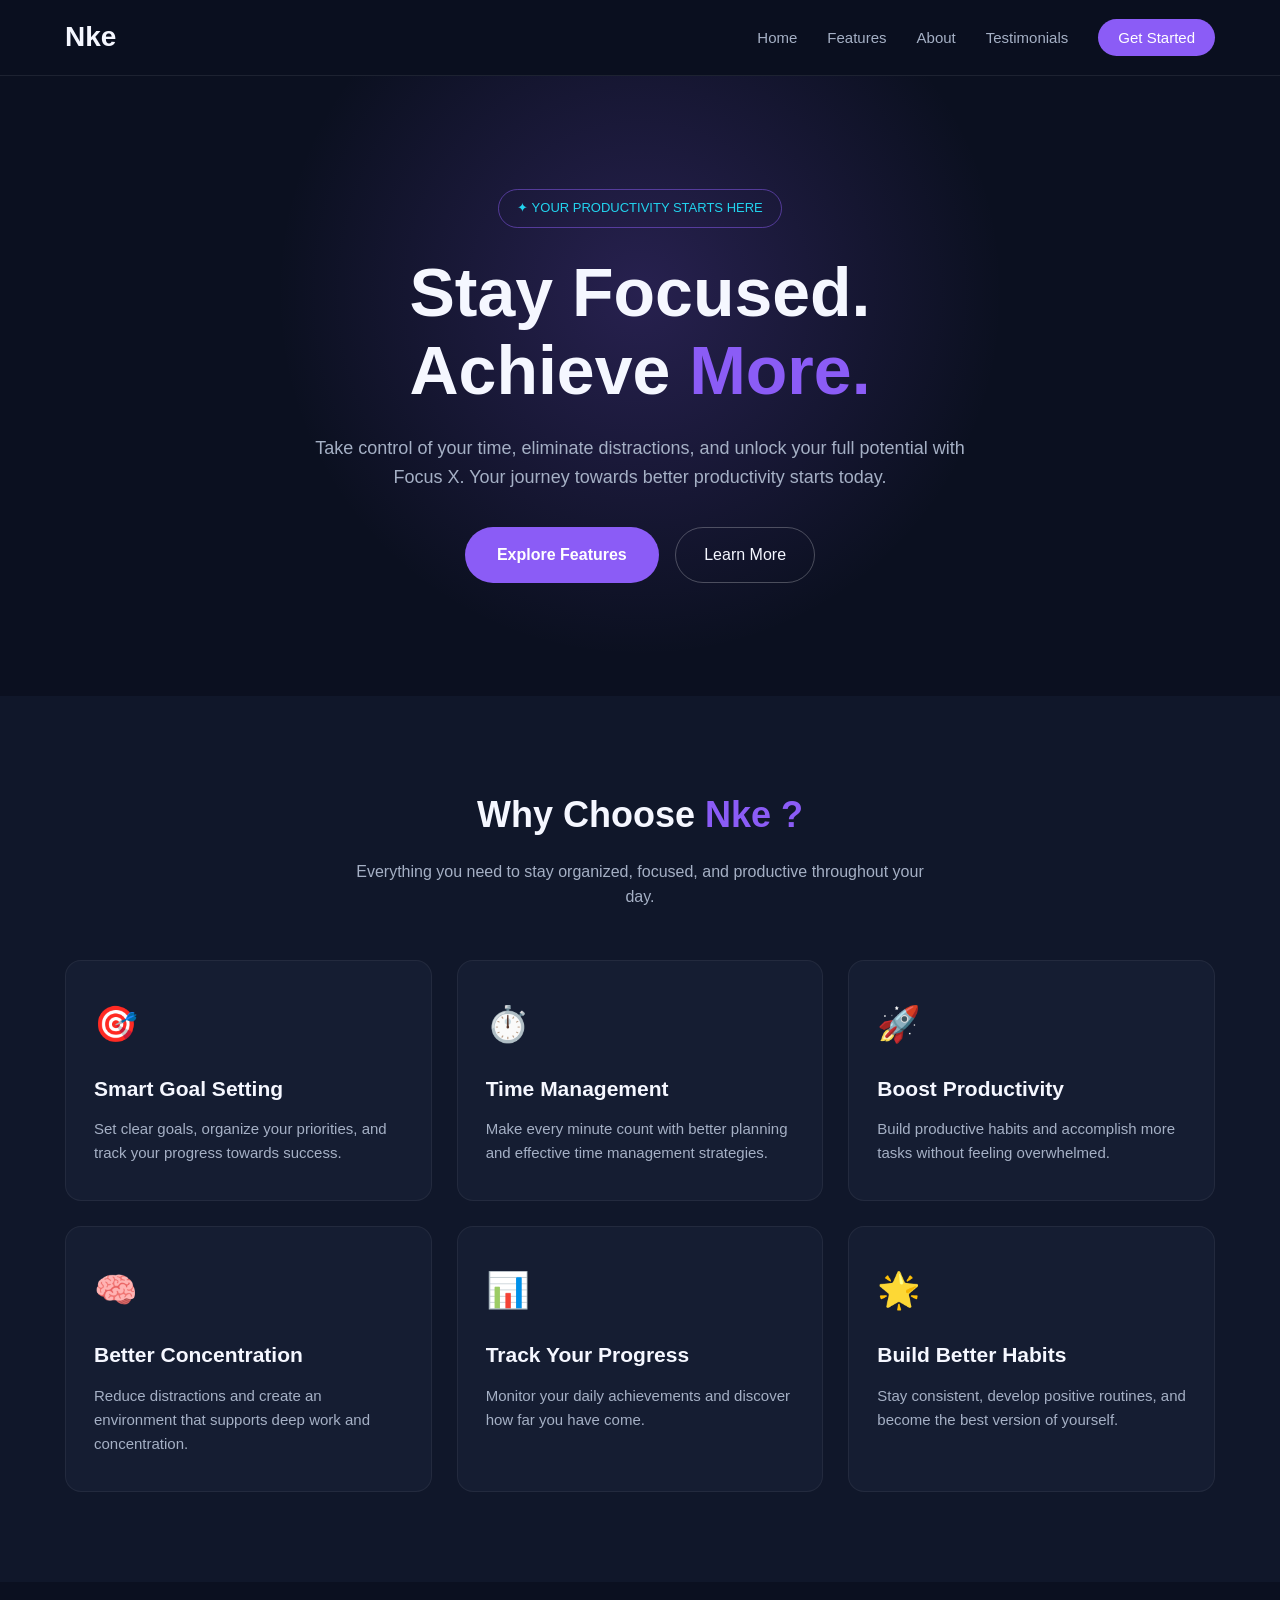
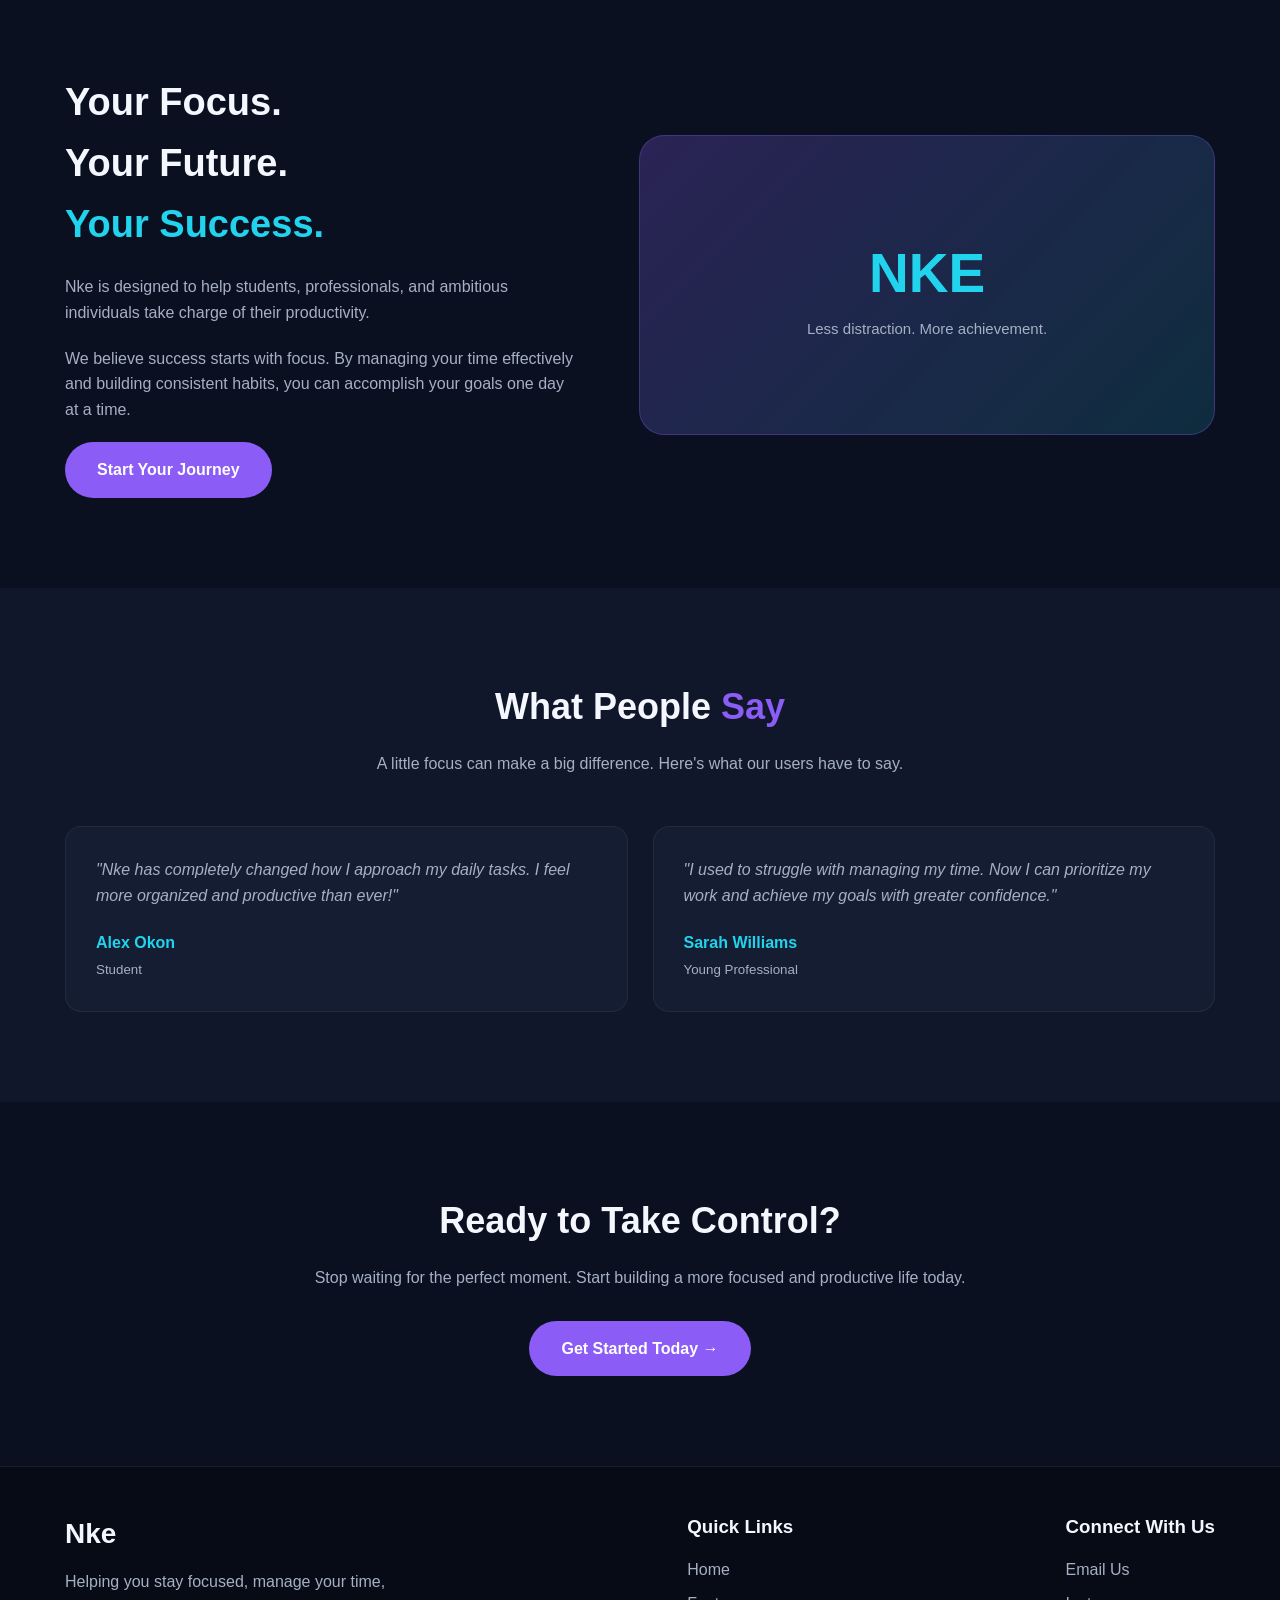
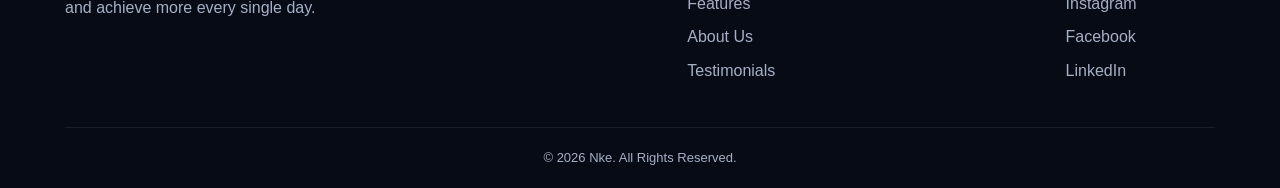
==== WebDev-L1-LandingPage/index.html @ 57416b48 "Implemented the landing page feature" ====
<!DOCTYPE html>
<html lang="en">
<head>
    <meta charset="UTF-8">
    <meta name="viewport" content="width=device-width, initial-scale=1.0">
    <title>Nke | Stay Focused, Achieve More</title>
    <link rel="stylesheet" href="style.css">
</head>
<body>

    <!-- Navigation -->
    <header>
        <nav class="container">
            <a href="#home" class="logo">Nke</a>

            <ul class="nav-links">
                <li><a href="#home">Home</a></li>
                <li><a href="#features">Features</a></li>
                <li><a href="#about">About</a></li>
                <li><a href="#testimonials">Testimonials</a></li>
                <li><a href="#contact" class="nav-btn">Get Started</a></li>
            </ul>
        </nav>
    </header>

    <!-- Hero Section -->
    <section class="hero" id="home">
        <div class="hero-content">
            <div class="hero-tag">✦ YOUR PRODUCTIVITY STARTS HERE</div>

            <h1>
                Stay Focused.<br>
                Achieve <span>More.</span>
            </h1>

            <p>
                Take control of your time, eliminate distractions,
                and unlock your full potential with Focus X.
                Your journey towards better productivity starts today.
            </p>

            <a href="#features" class="btn">Explore Features</a>
            <a href="#about" class="secondary-btn">Learn More</a>
        </div>
    </section>

    <!-- Features Section -->
    <section class="features" id="features">
        <div class="container">

            <div class="section-heading">
                <h2>Why Choose <span>Nke ?</span></h2>
                <p>
                    Everything you need to stay organized,
                    focused, and productive throughout your day.
                </p>
            </div>

            <div class="feature-grid">

                <div class="feature-card">
                    <div class="feature-icon">🎯</div>
                    <h3>Smart Goal Setting</h3>
                    <p>Set clear goals, organize your priorities,
                    and track your progress towards success.</p>
                </div>

                <div class="feature-card">
                    <div class="feature-icon">⏱️</div>
                    <h3>Time Management</h3>
                    <p>Make every minute count with better planning
                    and effective time management strategies.</p>
                </div>

                <div class="feature-card">
                    <div class="feature-icon">🚀</div>
                    <h3>Boost Productivity</h3>
                    <p>Build productive habits and accomplish
                    more tasks without feeling overwhelmed.</p>
                </div>

                <div class="feature-card">
                    <div class="feature-icon">🧠</div>
                    <h3>Better Concentration</h3>
                    <p>Reduce distractions and create an environment
                    that supports deep work and concentration.</p>
                </div>

                <div class="feature-card">
                    <div class="feature-icon">📊</div>
                    <h3>Track Your Progress</h3>
                    <p>Monitor your daily achievements and
                    discover how far you have come.</p>
                </div>

                <div class="feature-card">
                    <div class="feature-icon">🌟</div>
                    <h3>Build Better Habits</h3>
                    <p>Stay consistent, develop positive routines,
                    and become the best version of yourself.</p>
                </div>

            </div>
        </div>
    </section>

    <!-- About Section -->
    <section id="about">
        <div class="container about-content">

            <div class="about-text">
                <h2>
                    Your Focus.<br>
                    Your Future.<br>
                    <span>Your Success.</span>
                </h2>

                <p>
                    Nke is designed to help students,
                    professionals, and ambitious individuals
                    take charge of their productivity.
                </p>

                <p>
                    We believe success starts with focus.
                    By managing your time effectively and
                    building consistent habits, you can
                    accomplish your goals one day at a time.
                </p>

                <a href="#contact" class="btn">Start Your Journey</a>
            </div>

            <div class="about-visual">
                <div class="focus-display">
                    NKE
                    <small>Less distraction. More achievement.</small>
                </div>
            </div>

        </div>
    </section>

    <!-- Testimonials Section -->
    <section class="testimonials" id="testimonials">
        <div class="container">

            <div class="section-heading">
                <h2>What People <span>Say</span></h2>
                <p>
                    A little focus can make a big difference.
                    Here's what our users have to say.
                </p>
            </div>

            <div class="testimonial-grid">

                <div class="testimonial-card">
                    <p>
                        "Nke has completely changed how I
                        approach my daily tasks. I feel more
                        organized and productive than ever!"
                    </p>
                    <h4>Alex Okon</h4>
                    <small>Student</small>
                </div>

                <div class="testimonial-card">
                    <p>
                        "I used to struggle with managing my time.
                        Now I can prioritize my work and achieve
                        my goals with greater confidence."
                    </p>
                    <h4>Sarah Williams</h4>
                    <small>Young Professional</small>
                </div>

            </div>
        </div>
    </section>

    <!-- Call To Action -->
    <section class="cta" id="contact">
        <div class="container">
            <h2>Ready to Take Control?</h2>

            <p>
                Stop waiting for the perfect moment.
                Start building a more focused and productive life today.
            </p>

            <a href="mailto:hello@example.com" class="btn">
                Get Started Today →
            </a>
        </div>
    </section>

    <!-- Footer -->
    <footer>
        <div class="container">

            <div class="footer-content">

                <div class="footer-about">
                    <a href="#home" class="logo">
                        Nke
                    </a>

                    <p>
                        Helping you stay focused, manage your time,
                        and achieve more every single day.
                    </p>
                </div>

                <div class="footer-links">
                    <h3>Quick Links</h3>
                    <a href="#home">Home</a>
                    <a href="#features">Features</a>
                    <a href="#about">About Us</a>
                    <a href="#testimonials">Testimonials</a>
                </div>

                <div class="footer-links">
                    <h3>Connect With Us</h3>
                    <a href="mailto:nenyemokoye@gmail">Email Us</a>
                    <a href="https://instagram.com/">Instagram</a>
                    <a href="https://facebook.com/">Facebook</a>
                    <a href="https://linkedin.com/">LinkedIn</a>
                </div>

            </div>

            <div class="copyright">
                <p>&copy; 2026 Nke. All Rights Reserved.</p>
            </div>

        </div>
    </footer>

</body>
</html>
---- WebDev-L1-LandingPage/style.css ----
/* GENERAL STYLES */
* {
    margin: 0;
    padding: 0;
    box-sizing: border-box;
}

html {
    scroll-behavior: smooth;
    scroll-padding-top: 85px;
}

body {
    font-family: Arial, Helvetica, sans-serif;
    background-color: #0b1020;
    color: #f5f7ff;
    line-height: 1.6;
}

:root {
    --primary: #8b5cf6;
    --secondary: #22d3ee;
    --dark: #0b1020;
    --card: #151d32;
    --light: #f5f7ff;
    --muted: #a5b0c5;
}

a {
    text-decoration: none;
    color: inherit;
}

.container {
    width: 90%;
    max-width: 1150px;
    margin: auto;
}

/* NAVIGATION */
header {
    background: rgba(11, 16, 32, 0.95);
    position: sticky;
    top: 0;
    z-index: 1000;
    border-bottom: 1px solid rgba(255,255,255,0.08);
}

nav {
    min-height: 75px;
    display: flex;
    justify-content: space-between;
    align-items: center;
    gap: 20px;
}

.logo {
    font-size: 28px;
    font-weight: bold;
    color: var(--light);
}

.logo span {
    color: var(--primary);
}

.nav-links {
    display: flex;
    align-items: center;
    gap: 30px;
    list-style: none;
}

.nav-links a {
    color: var(--muted);
    font-size: 15px;
    transition: 0.3s;
}

.nav-links a:hover {
    color: var(--secondary);
}

.nav-btn {
    background: var(--primary);
    color: white !important;
    padding: 10px 20px;
    border-radius: 25px;
}

/* HERO SECTION */
.hero {
    min-height: 620px;
    display: flex;
    align-items: center;
    text-align: center;
    background: radial-gradient(
        circle at 50% 35%,
        rgba(139,92,246,0.22),
        transparent 48%
    );
    padding: 100px 20px;
}

.hero-content {
    max-width: 800px;
    margin: auto;
}

.hero-tag {
    display: inline-block;
    padding: 8px 18px;
    border: 1px solid rgba(139,92,246,0.5);
    border-radius: 30px;
    color: var(--secondary);
    font-size: 13px;
    margin-bottom: 25px;
}

.hero h1 {
    font-size: clamp(38px, 6vw, 68px);
    line-height: 1.15;
    margin-bottom: 25px;
}

.hero h1 span {
    color: var(--primary);
}

.hero p {
    color: var(--muted);
    font-size: 18px;
    max-width: 650px;
    margin: 0 auto 35px;
}

.btn {
    display: inline-block;
    background: var(--primary);
    color: white;
    padding: 15px 32px;
    border-radius: 30px;
    font-weight: bold;
    transition: 0.3s;
}

.btn:hover {
    background: #7041d8;
    transform: translateY(-3px);
}

.secondary-btn {
    display: inline-block;
    margin-left: 12px;
    padding: 14px 28px;
    border: 1px solid rgba(255,255,255,0.25);
    border-radius: 30px;
    transition: 0.3s;
}

.secondary-btn:hover {
    border-color: var(--secondary);
    color: var(--secondary);
}

/* GENERAL SECTIONS */
section {
    padding: 90px 0;
}

.section-heading {
    text-align: center;
    margin-bottom: 50px;
}

.section-heading h2 {
    font-size: 36px;
    margin-bottom: 15px;
}

.section-heading h2 span {
    color: var(--primary);
}

.section-heading p {
    color: var(--muted);
    max-width: 600px;
    margin: auto;
}

/* FEATURES */
.features {
    background-color: #10172a;
}

.feature-grid {
    display: grid;
    grid-template-columns: repeat(3, 1fr);
    gap: 25px;
}

.feature-card {
    background: var(--card);
    padding: 35px 28px;
    border-radius: 16px;
    border: 1px solid rgba(255,255,255,0.06);
    transition: 0.3s;
}

.feature-card:hover {
    transform: translateY(-8px);
    border-color: var(--primary);
}

.feature-icon {
    font-size: 35px;
    margin-bottom: 20px;
}

.feature-card h3 {
    font-size: 21px;
    margin-bottom: 12px;
}

.feature-card p {
    color: var(--muted);
    font-size: 15px;
}

/* ABOUT */
.about-content {
    display: flex;
    align-items: center;
    gap: 60px;
}

.about-text {
    flex: 1;
}

.about-text h2 {
    font-size: 38px;
    margin-bottom: 20px;
}

.about-text h2 span {
    color: var(--secondary);
}

.about-text p {
    color: var(--muted);
    margin-bottom: 20px;
}

.about-visual {
    flex: 1;
    min-height: 300px;
    background: linear-gradient(
        135deg,
        rgba(139,92,246,0.25),
        rgba(34,211,238,0.15)
    );
    border: 1px solid rgba(139,92,246,0.3);
    border-radius: 25px;
    display: flex;
    justify-content: center;
    align-items: center;
    text-align: center;
    padding: 30px;
}

.focus-display {
    font-size: 55px;
    font-weight: bold;
    color: var(--secondary);
}

.focus-display small {
    display: block;
    font-size: 15px;
    color: var(--muted);
    font-weight: normal;
}

/* TESTIMONIALS */
.testimonials {
    background: #10172a;
}

.testimonial-grid {
    display: grid;
    grid-template-columns: repeat(2, 1fr);
    gap: 25px;
}

.testimonial-card {
    background: var(--card);
    padding: 30px;
    border-radius: 16px;
    border: 1px solid rgba(255,255,255,0.06);
}

.testimonial-card p {
    color: var(--muted);
    margin-bottom: 22px;
    font-style: italic;
}

.testimonial-card h4 {
    color: var(--secondary);
}

.testimonial-card small {
    color: var(--muted);
}

/* CALL TO ACTION */
.cta {
    text-align: center;
    padding: 90px 20px;
}

.cta h2 {
    font-size: 36px;
    margin-bottom: 15px;
}

.cta p {
    color: var(--muted);
    margin-bottom: 30px;
}

/* FOOTER */
footer {
    background: #070b16;
    padding: 45px 0 20px;
    border-top: 1px solid rgba(255,255,255,0.08);
}

.footer-content {
    display: flex;
    justify-content: space-between;
    flex-wrap: wrap;
    gap: 30px;
    margin-bottom: 35px;
}

.footer-about {
    max-width: 350px;
}

.footer-about p {
    color: var(--muted);
    margin-top: 12px;
}

.footer-links h3 {
    margin-bottom: 15px;
}

.footer-links a {
    display: block;
    color: var(--muted);
    margin-bottom: 8px;
    transition: 0.3s;
}

.footer-links a:hover {
    color: var(--secondary);
}

.copyright {
    text-align: center;
    border-top: 1px solid rgba(255,255,255,0.08);
    padding-top: 20px;
    color: var(--muted);
    font-size: 13px;
}

/* TABLET RESPONSIVENESS */
@media (max-width: 768px) {

    nav {
        flex-direction: column;
        padding: 15px 0;
    }

    .nav-links {
        flex-wrap: wrap;
        justify-content: center;
        gap: 15px;
    }

    .nav-links a {
        font-size: 13px;
    }

    .hero {
        min-height: 550px;
        padding: 80px 15px;
    }

    .hero p {
        font-size: 16px;
    }

    .feature-grid {
        grid-template-columns: repeat(2, 1fr);
    }

    .about-content {
        flex-direction: column;
        gap: 35px;
    }

    .about-visual {
        width: 100%;
        min-height: 250px;
    }

    .testimonial-grid {
        grid-template-columns: 1fr;
    }

    .section-heading h2,
    .cta h2 {
        font-size: 30px;
    }
}

/* MOBILE RESPONSIVENESS */
@media (max-width: 480px) {

    .feature-grid {
        grid-template-columns: 1fr;
    }

    .nav-links {
        gap: 12px;
    }

    .nav-btn {
        padding: 7px 12px;
    }

    .hero h1 {
        font-size: 40px;
    }

    .hero .btn,
    .hero .secondary-btn {
        display: block;
        margin: 12px auto;
        max-width: 220px;
    }

    .about-text h2 {
        font-size: 30px;
    }

    .footer-content {
        flex-direction: column;
    }

    section {
        padding: 65px 0;
    }
}
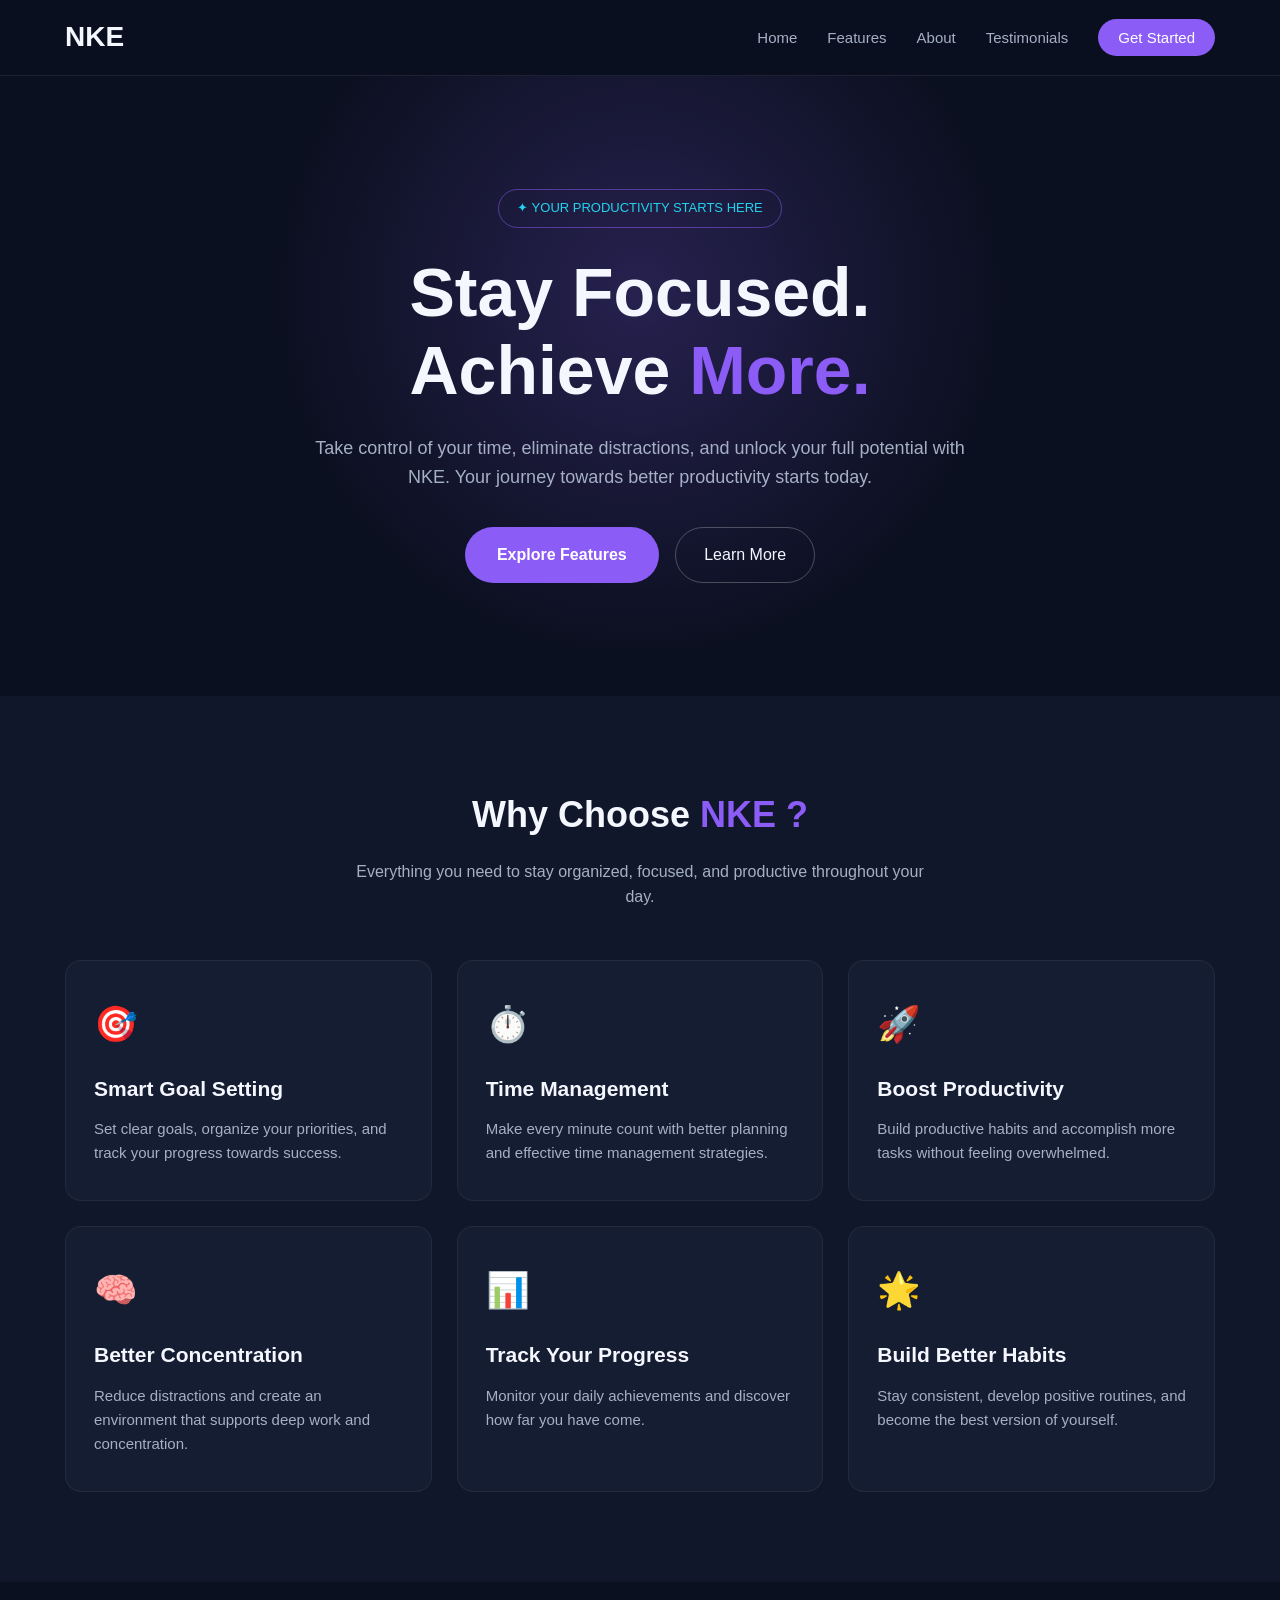
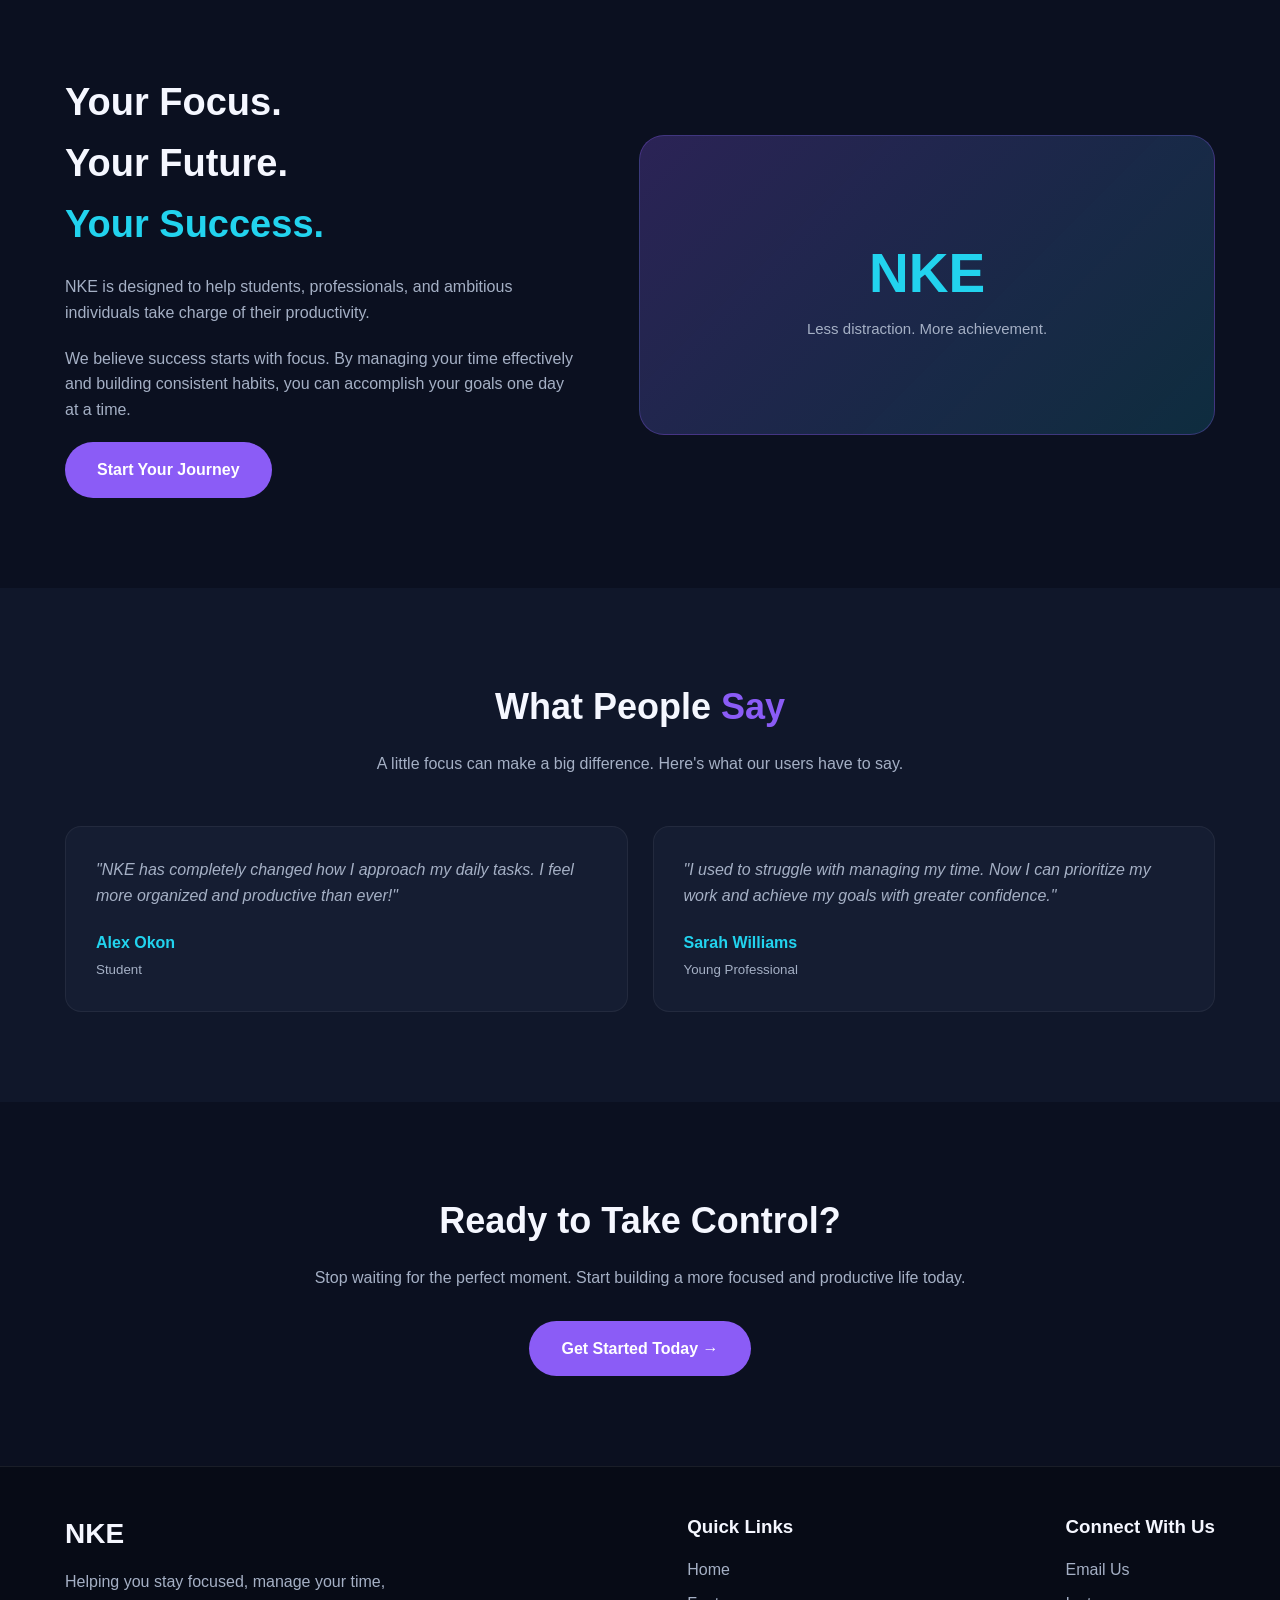
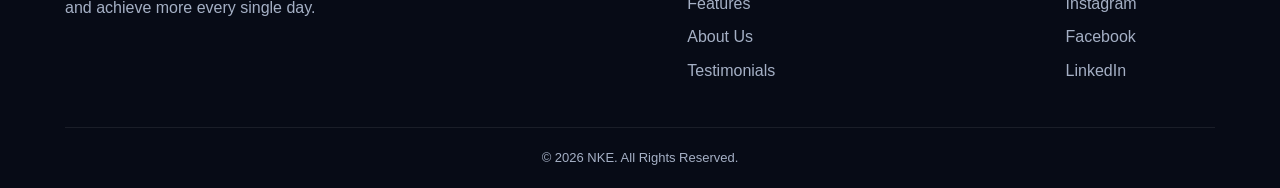
==== commit 26fe9139: "Improved LandingPage layout" ====
--- a/WebDev-L1-LandingPage/index.html
+++ b/WebDev-L1-LandingPage/index.html
@@ -4,7 +4,7 @@
 <head>
     <meta charset="UTF-8">
     <meta name="viewport" content="width=device-width, initial-scale=1.0">
-    <title>Nke | Stay Focused, Achieve More</title>
+    <title>NKE | Stay Focused, Achieve More</title>
     <link rel="stylesheet" href="style.css">
 </head>
 <body>
@@ -12,7 +12,7 @@
     <!-- Navigation -->
     <header>
         <nav class="container">
-            <a href="#home" class="logo">Nke</a>
+            <a href="#home" class="logo">NKE</a>
 
             <ul class="nav-links">
                 <li><a href="#home">Home</a></li>
@@ -36,7 +36,7 @@
 
             <p>
                 Take control of your time, eliminate distractions,
-                and unlock your full potential with Focus X.
+                and unlock your full potential with NKE.
                 Your journey towards better productivity starts today.
             </p>
 
@@ -50,7 +50,7 @@
         <div class="container">
 
             <div class="section-heading">
-                <h2>Why Choose <span>Nke ?</span></h2>
+                <h2>Why Choose <span>NKE ?</span></h2>
                 <p>
                     Everything you need to stay organized,
                     focused, and productive throughout your day.
@@ -117,7 +117,7 @@
                 </h2>
 
                 <p>
-                    Nke is designed to help students,
+                    NKE is designed to help students,
                     professionals, and ambitious individuals
                     take charge of their productivity.
                 </p>
@@ -158,7 +158,7 @@
 
                 <div class="testimonial-card">
                     <p>
-                        "Nke has completely changed how I
+                        "NKE has completely changed how I
                         approach my daily tasks. I feel more
                         organized and productive than ever!"
                     </p>
@@ -204,7 +204,7 @@
 
                 <div class="footer-about">
                     <a href="#home" class="logo">
-                        Nke
+                        NKE
                     </a>
 
                     <p>
@@ -232,7 +232,7 @@
             </div>
 
             <div class="copyright">
-                <p>&copy; 2026 Nke. All Rights Reserved.</p>
+                <p>&copy; 2026 NKE. All Rights Reserved.</p>
             </div>
 
         </div>
--- a/WebDev-L1-LandingPage/style.css
+++ b/WebDev-L1-LandingPage/style.css
@@ -164,7 +164,7 @@
     color: var(--secondary);
 }
 
-/* GENERAL SECTIONS */
+/* SECTIONS */
 section {
     padding: 90px 0;
 }
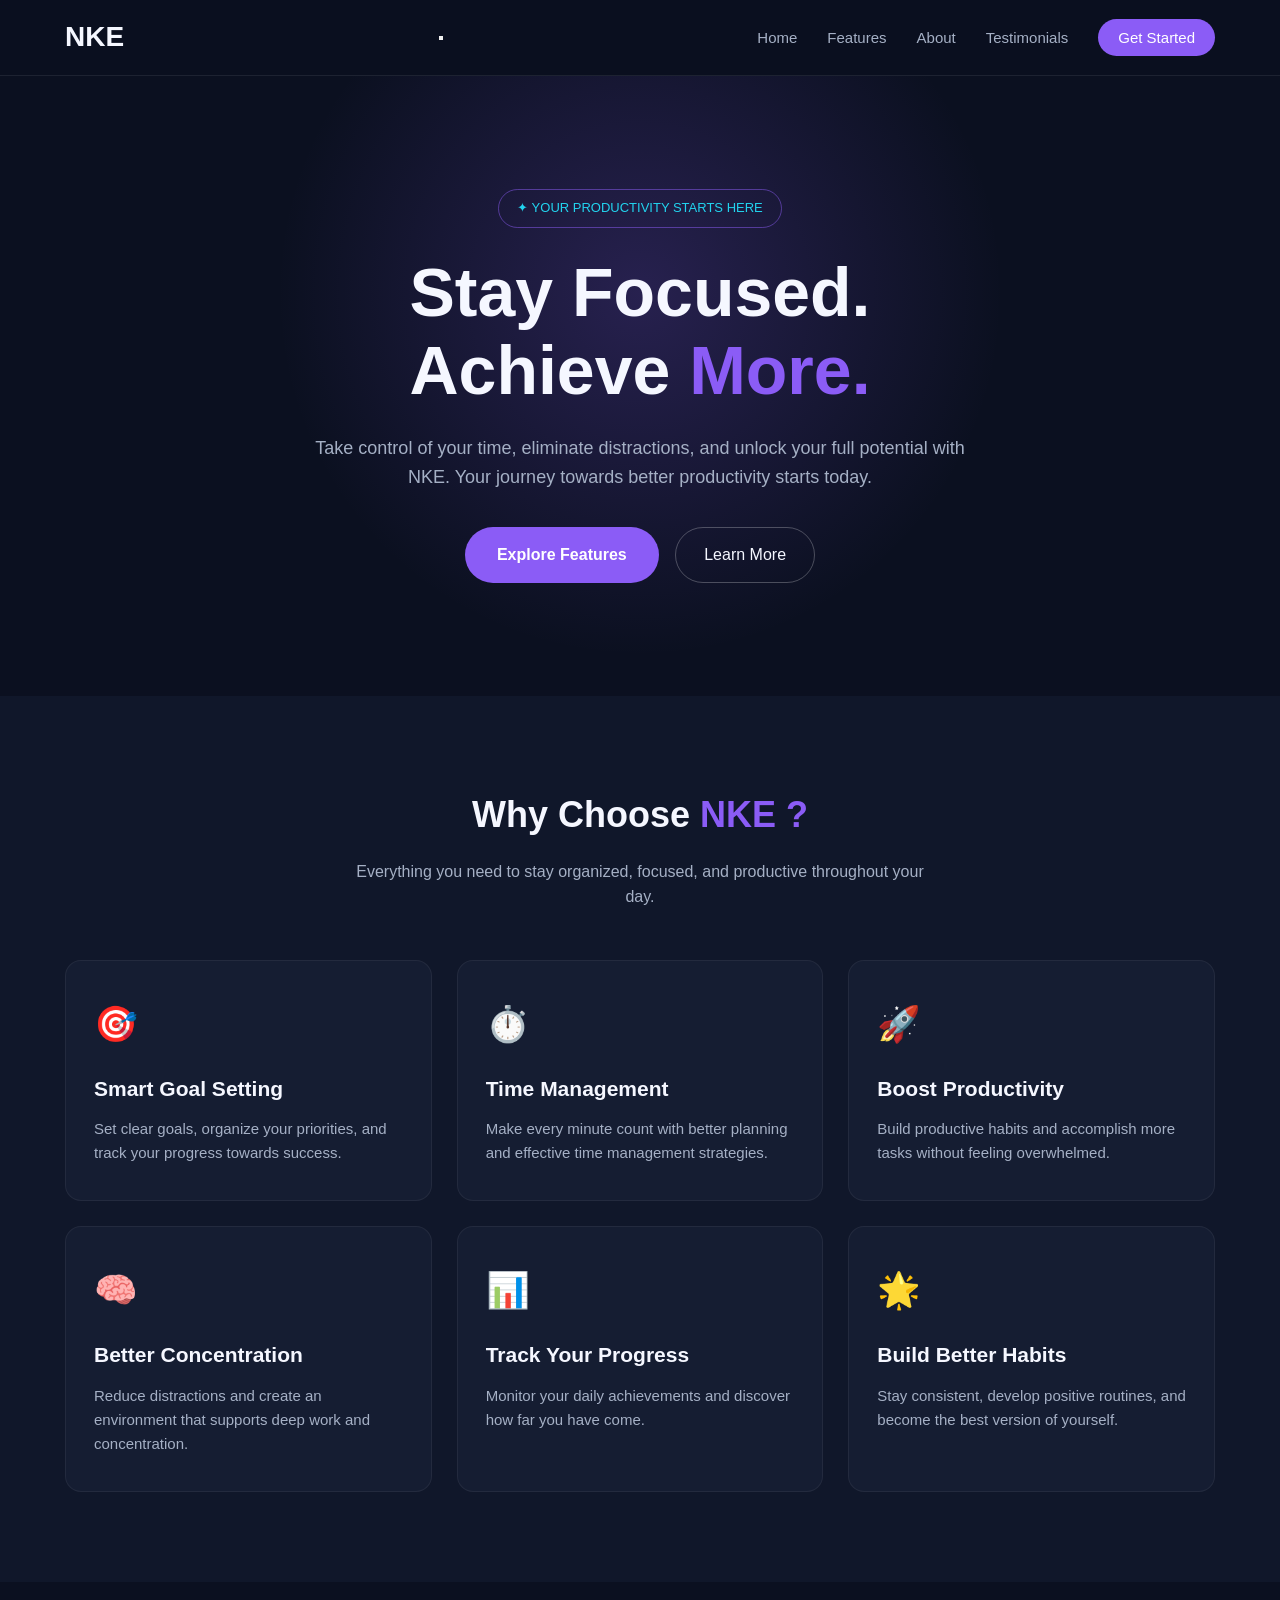
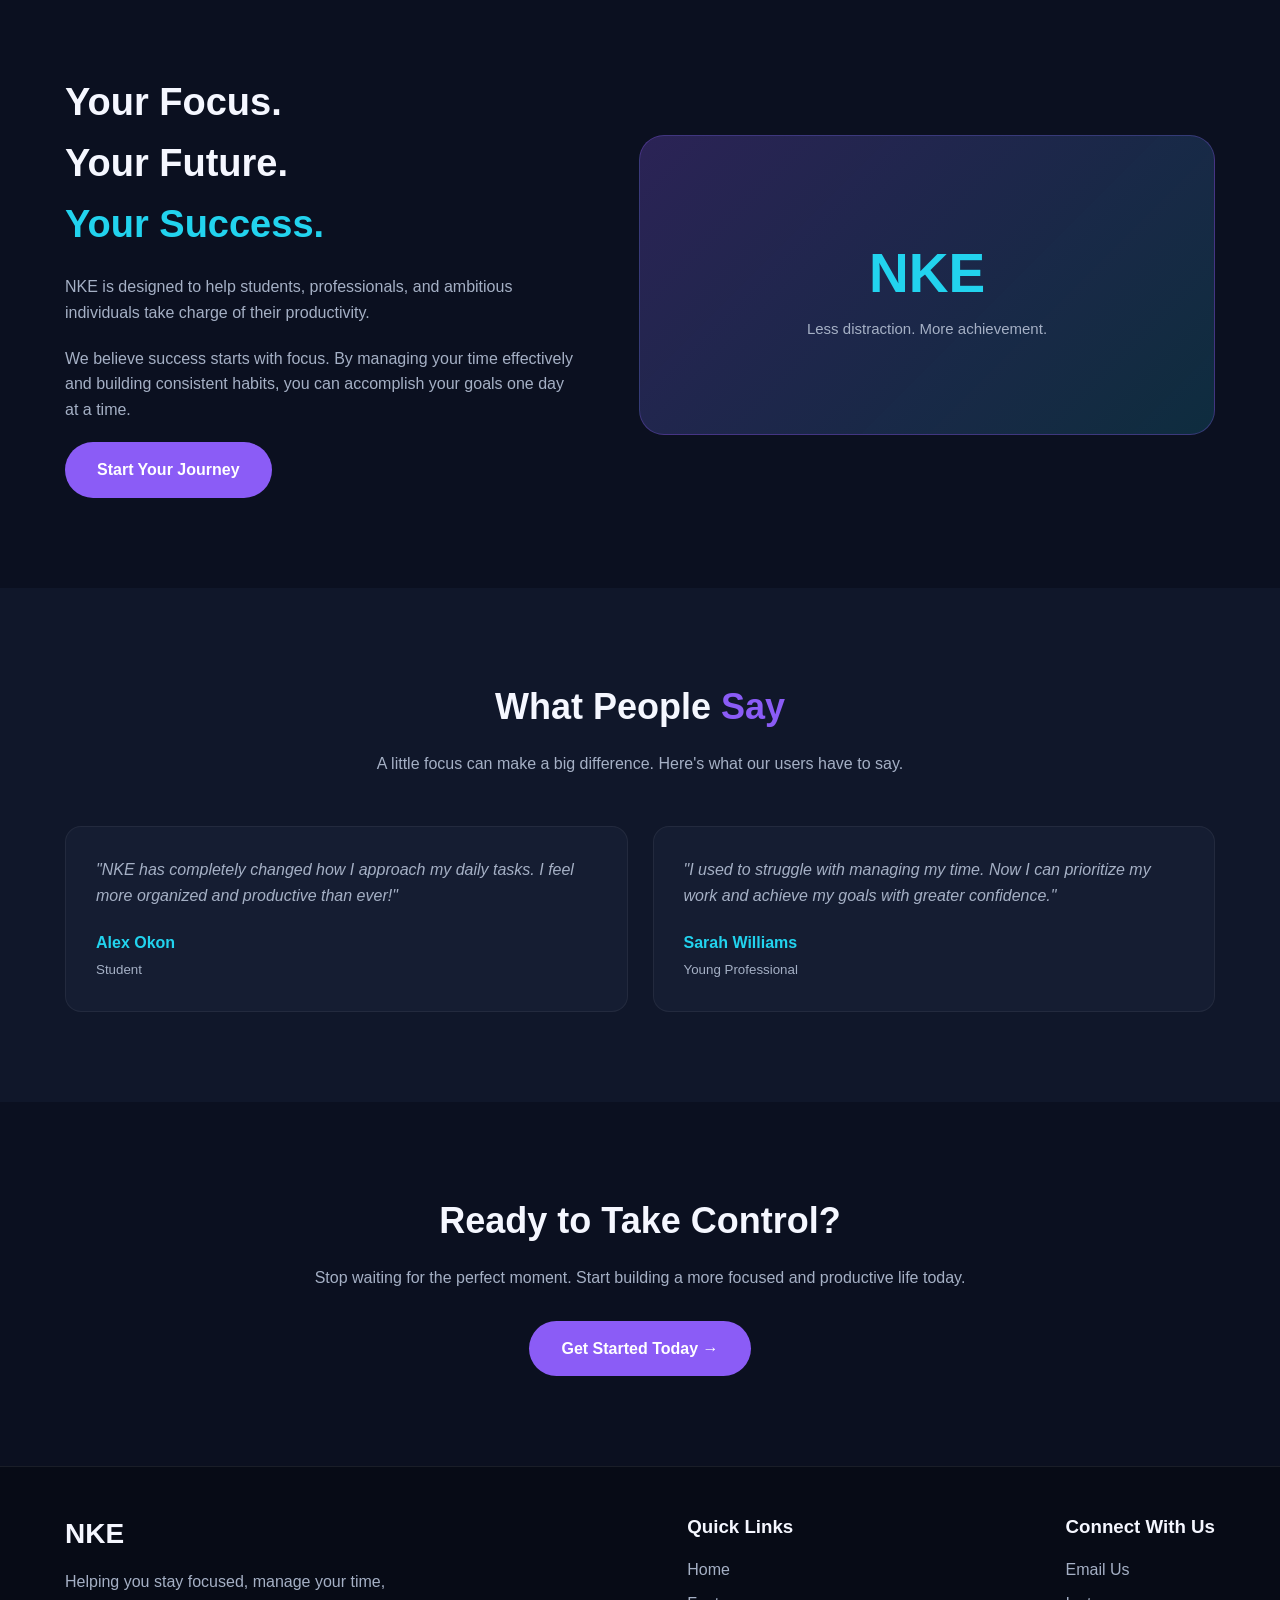
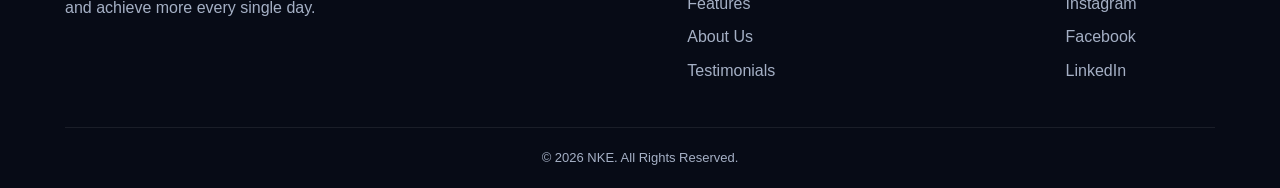
==== commit 69e55c39: "Implement mobile navigation toggle button Added a menu toggle button for mobile navigation." ====
--- a/WebDev-L1-LandingPage/index.html
+++ b/WebDev-L1-LandingPage/index.html
@@ -6,6 +6,7 @@
     <meta name="viewport" content="width=device-width, initial-scale=1.0">
     <title>NKE | Stay Focused, Achieve More</title>
     <link rel="stylesheet" href="style.css">
+    <script src="script.js" defer></script>
 </head>
 <body>
 
@@ -14,7 +15,19 @@
         <nav class="container">
             <a href="#home" class="logo">NKE</a>
 
-            <ul class="nav-links">
+            <button
+                class="menu-toggle"
+                type="button"
+                aria-label="Open navigation menu"
+                aria-controls="nav-links"
+                aria-expanded="false"
+            >
+                <span></span>
+                <span></span>
+                <span></span>
+            </button>
+
+            <ul class="nav-links" id="nav-links">
                 <li><a href="#home">Home</a></li>
                 <li><a href="#features">Features</a></li>
                 <li><a href="#about">About</a></li>
@@ -190,7 +203,7 @@
                 Start building a more focused and productive life today.
             </p>
 
-            <a href="mailto:hello@example.com" class="btn">
+            <a href="mailto:nenyemokoye@gmail.com" class="btn">
                 Get Started Today →
             </a>
         </div>
